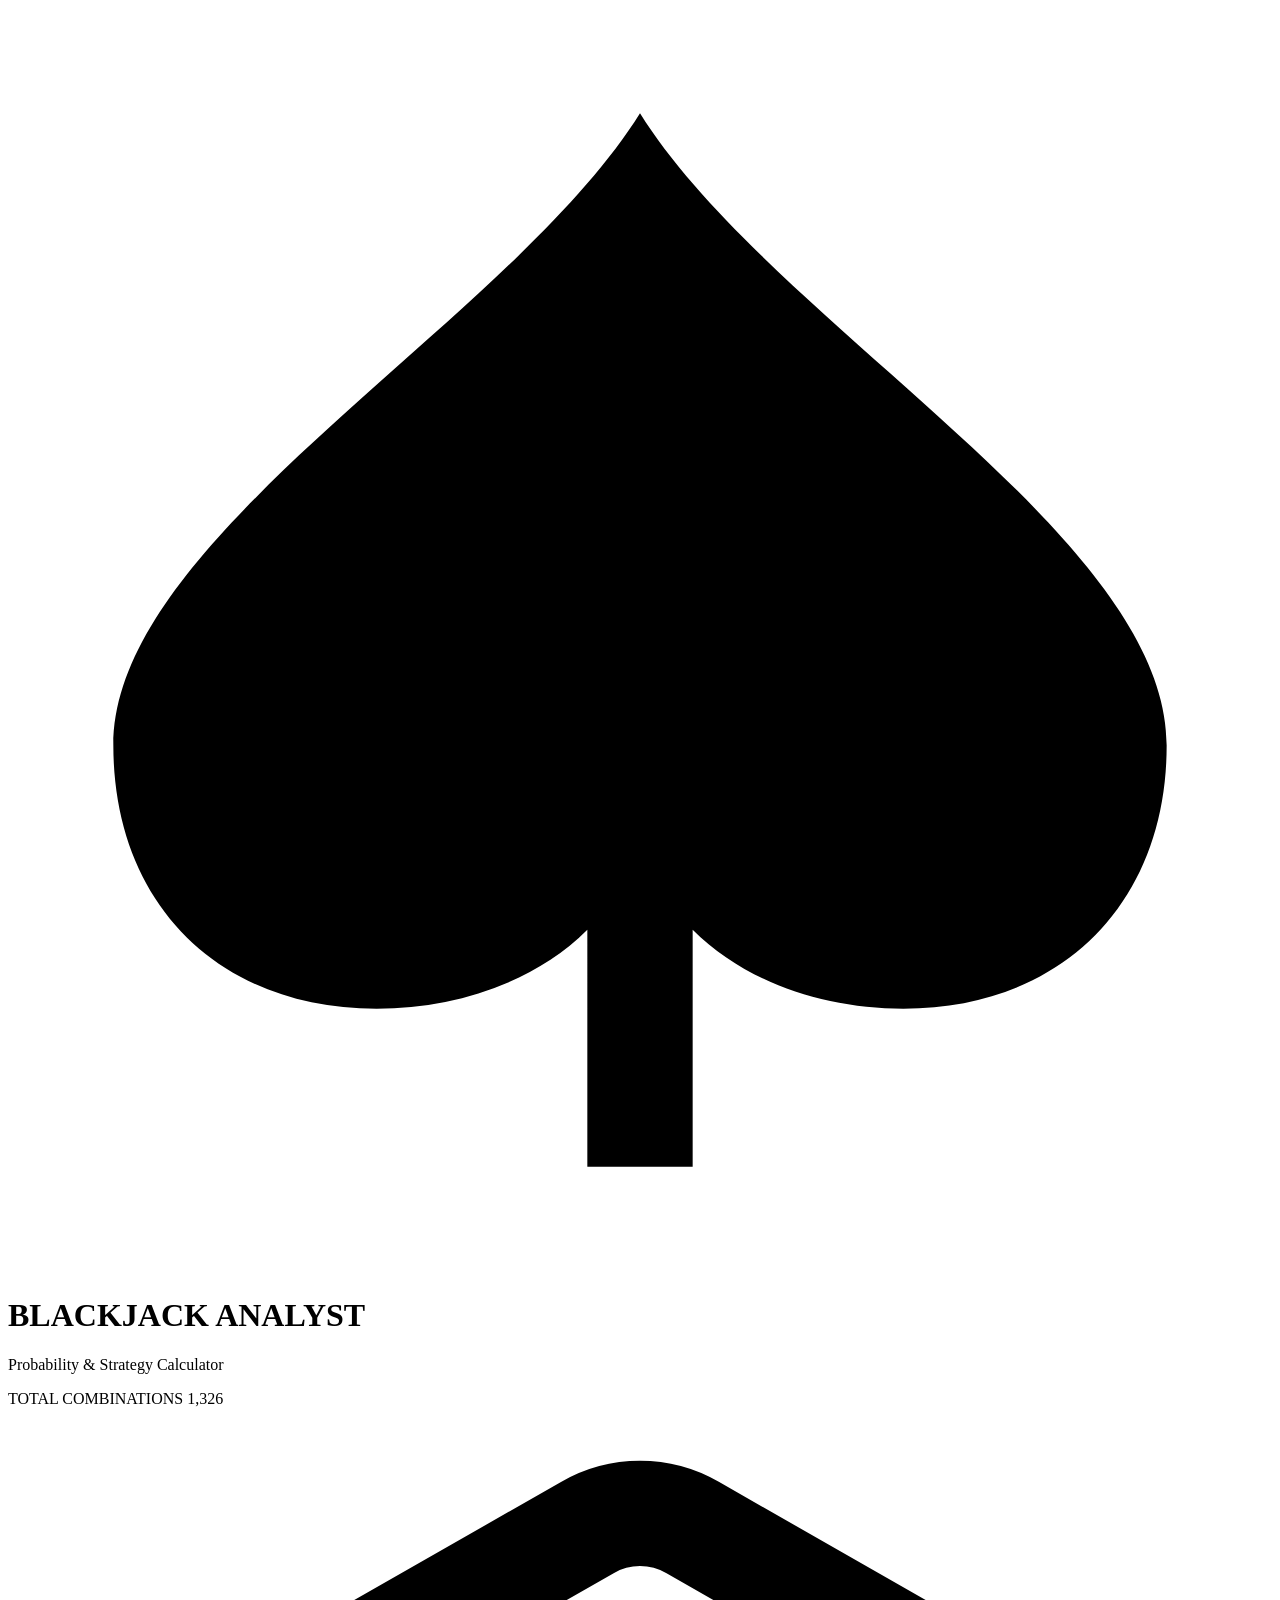
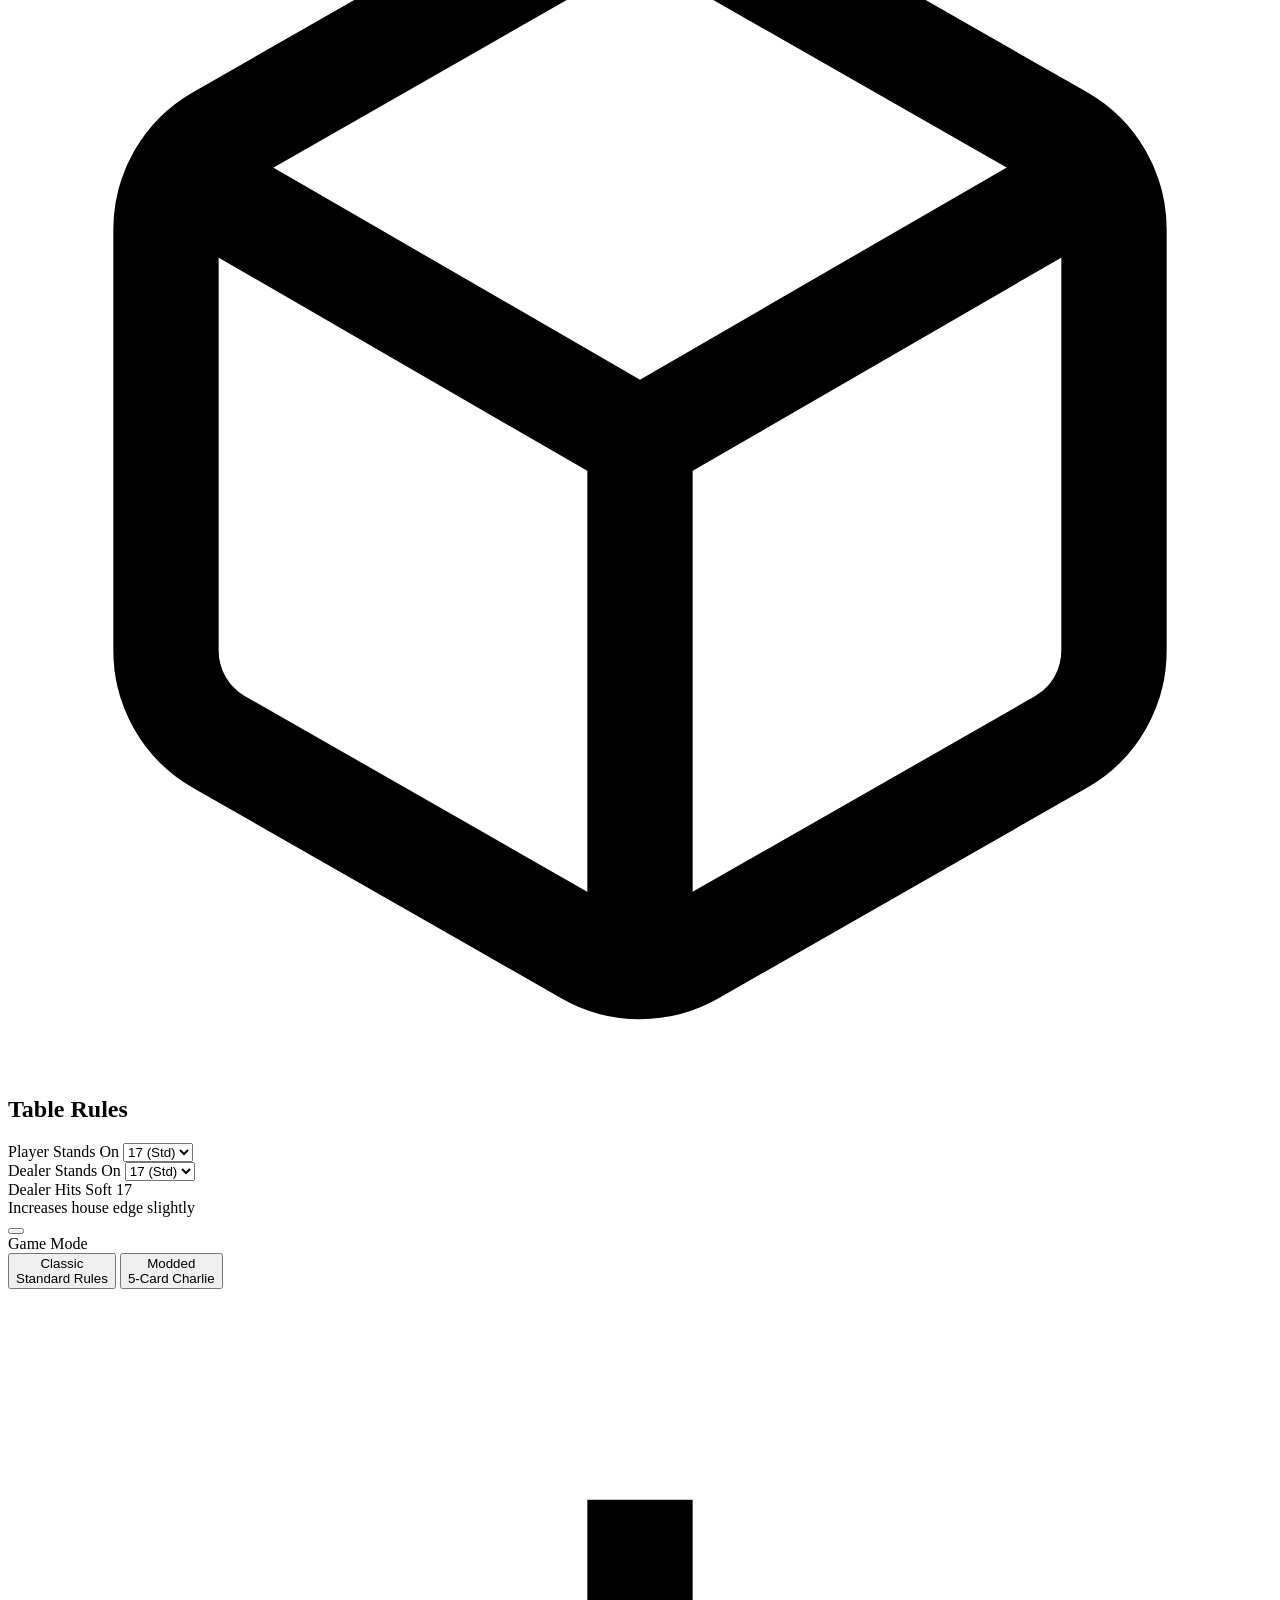
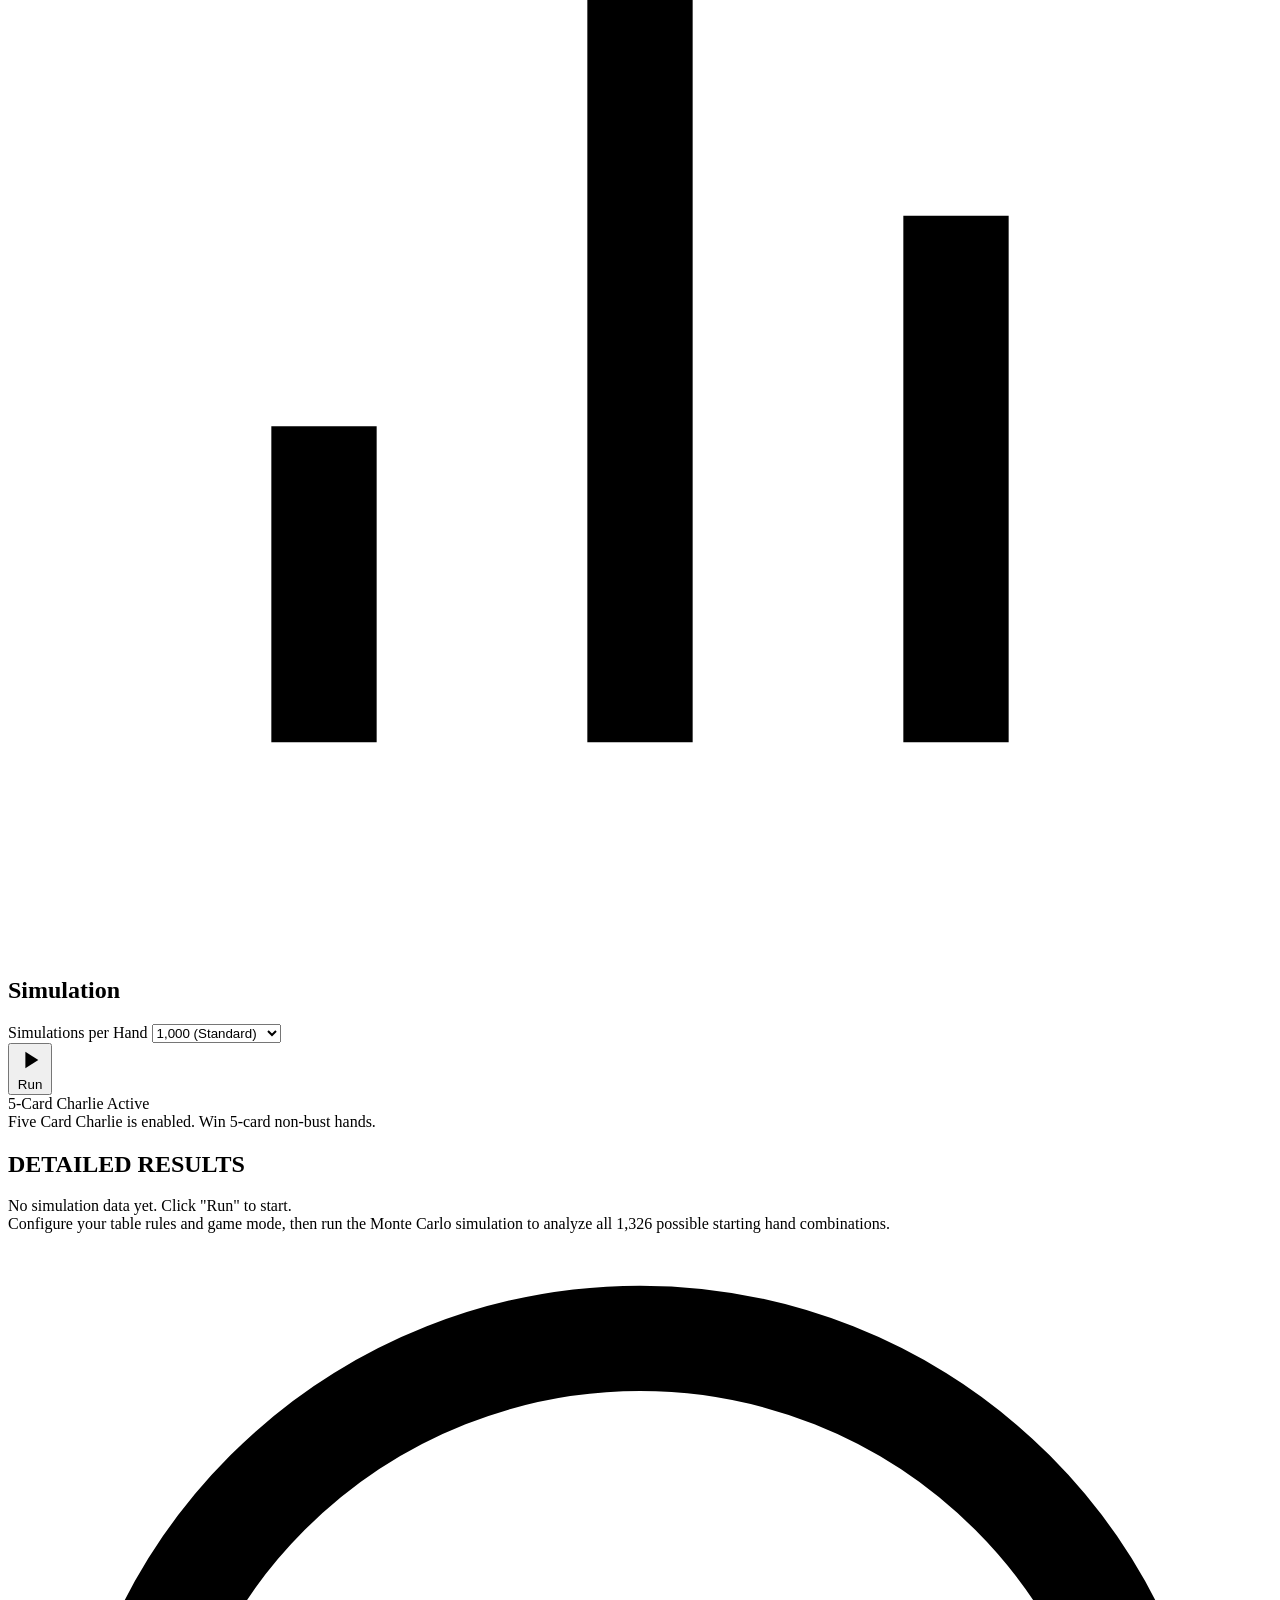
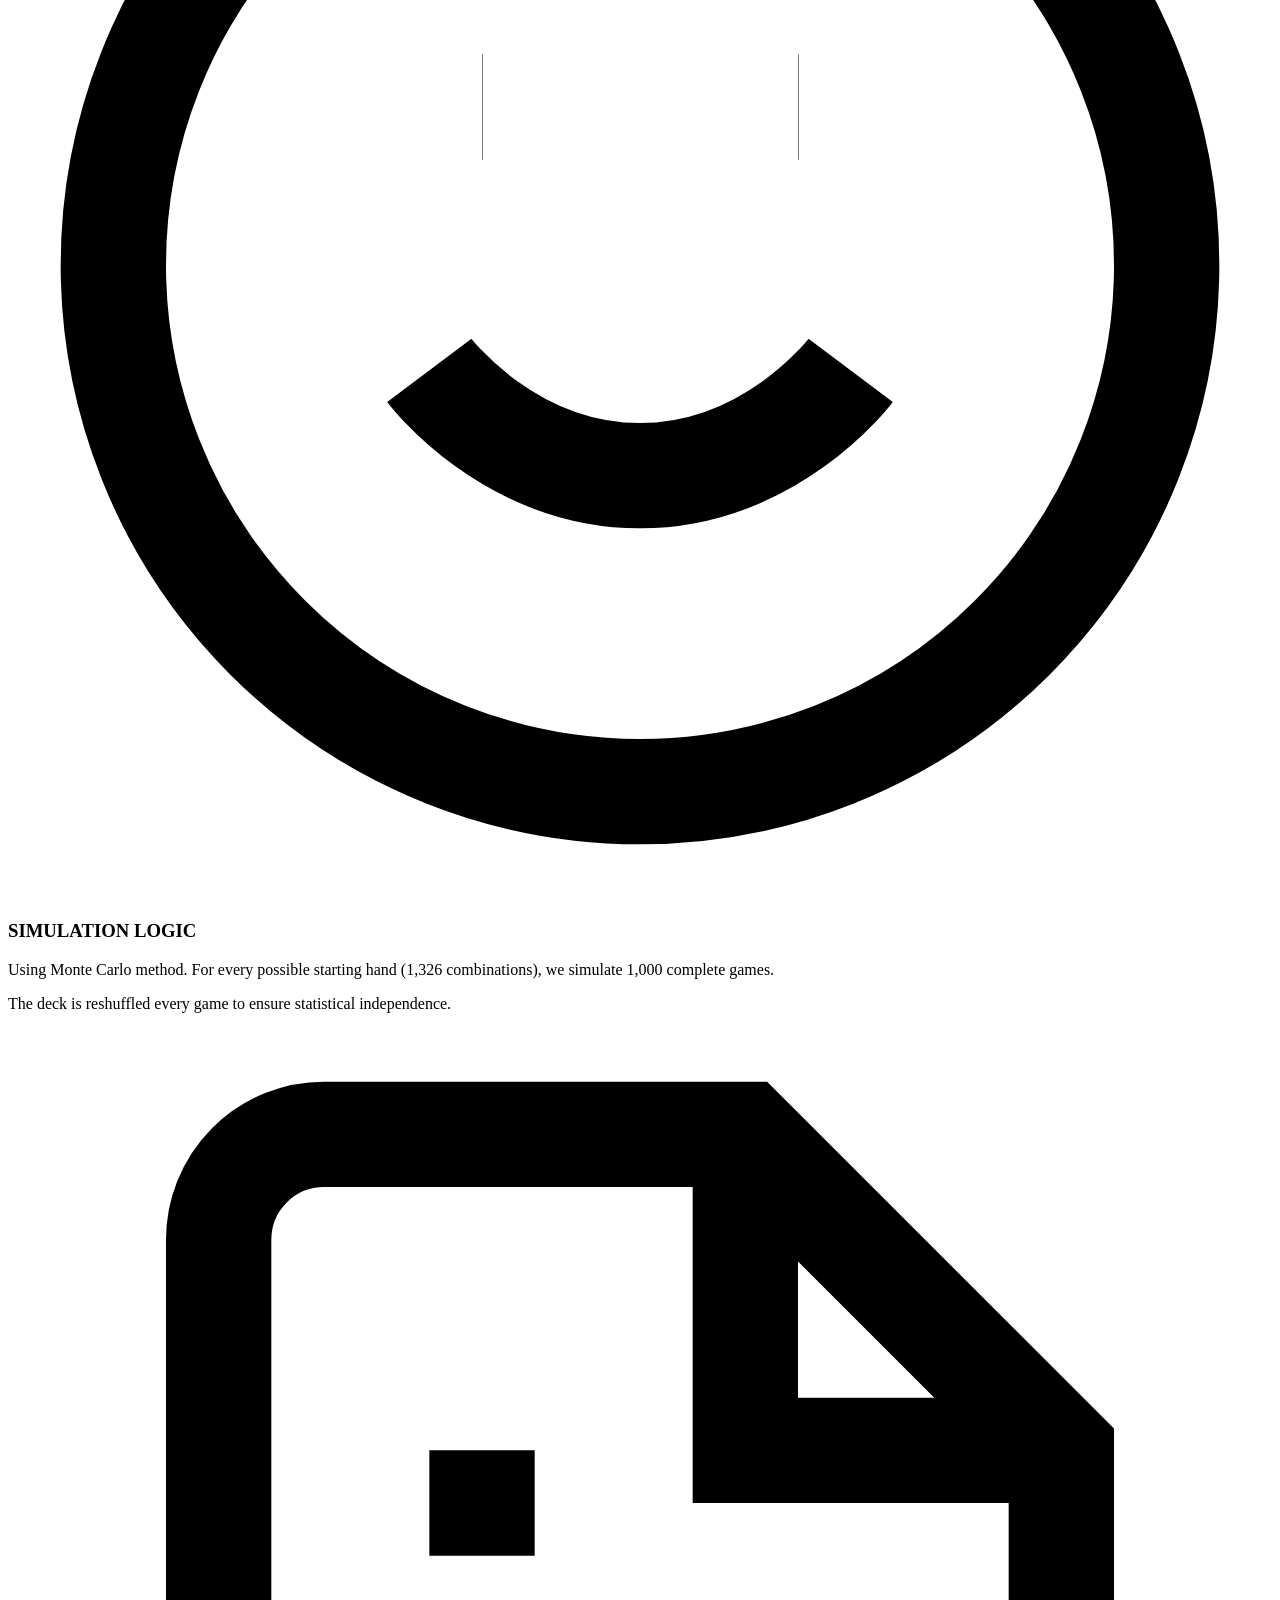
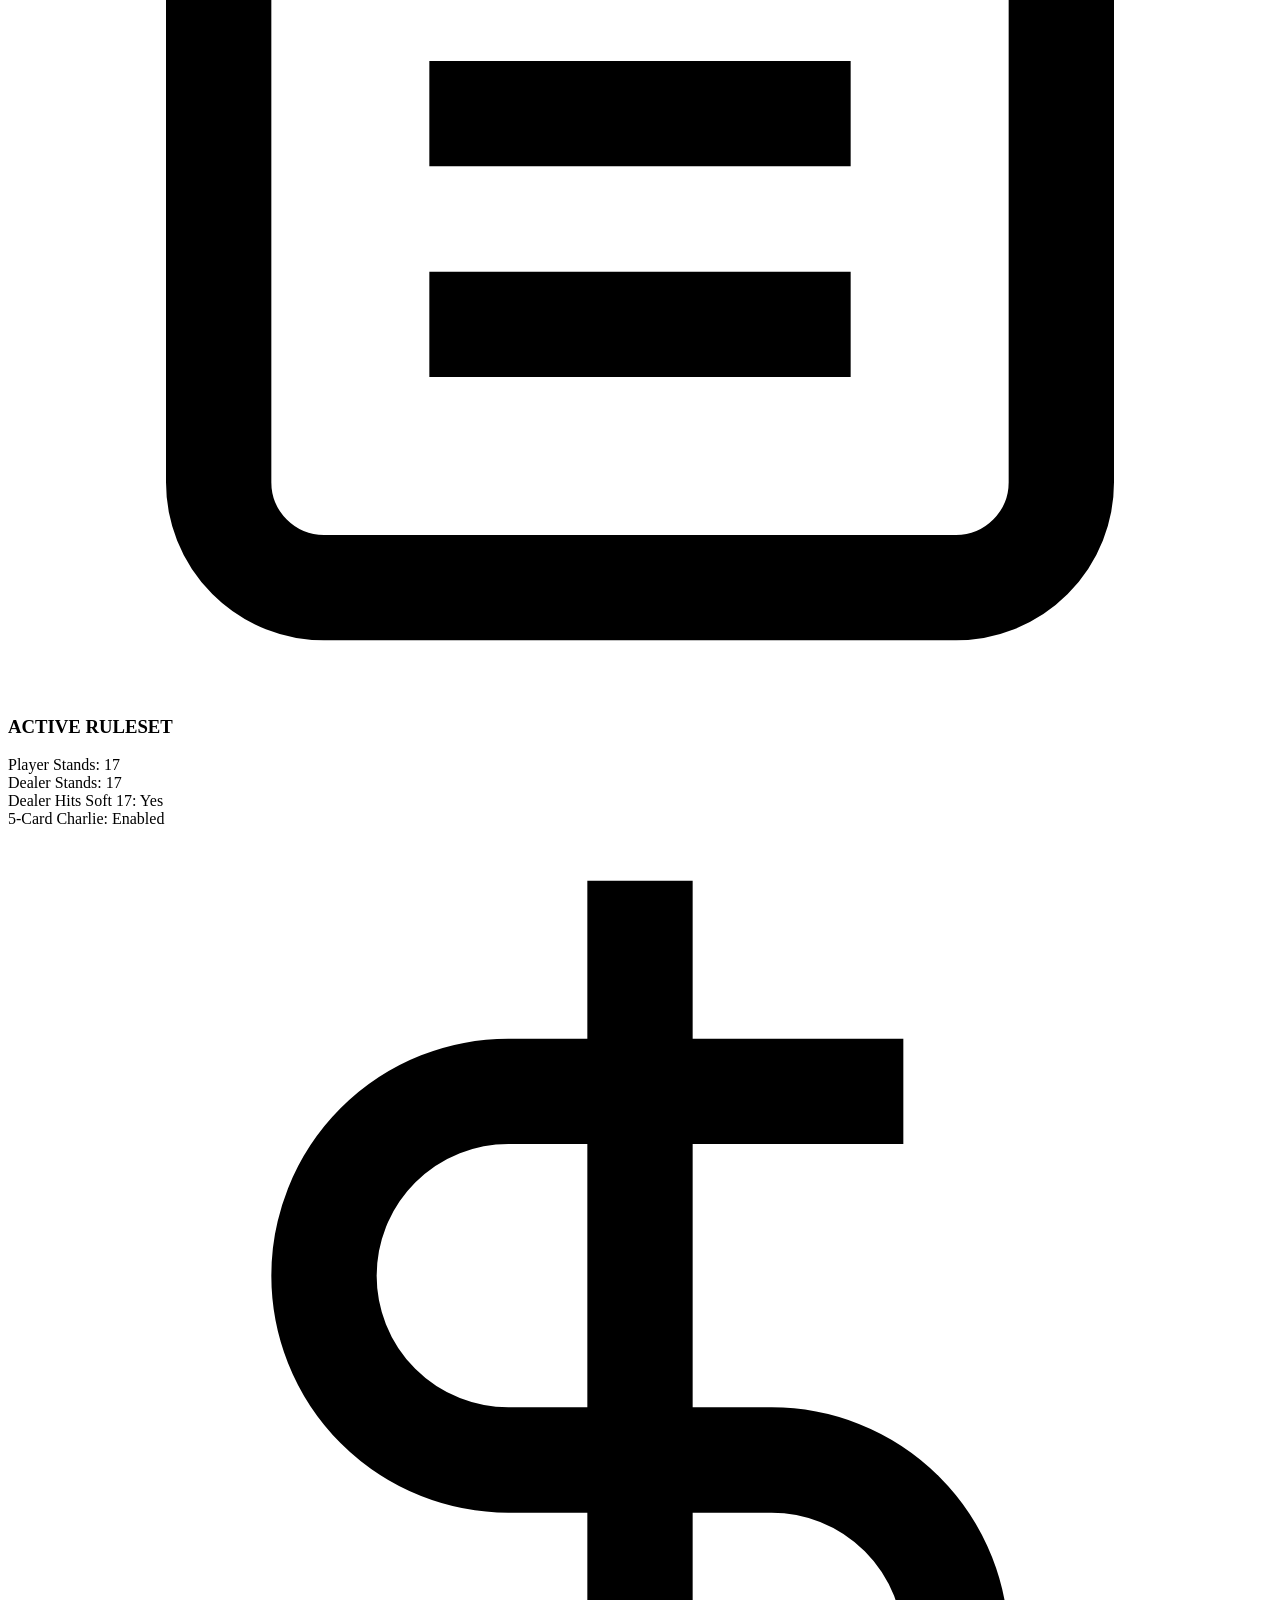
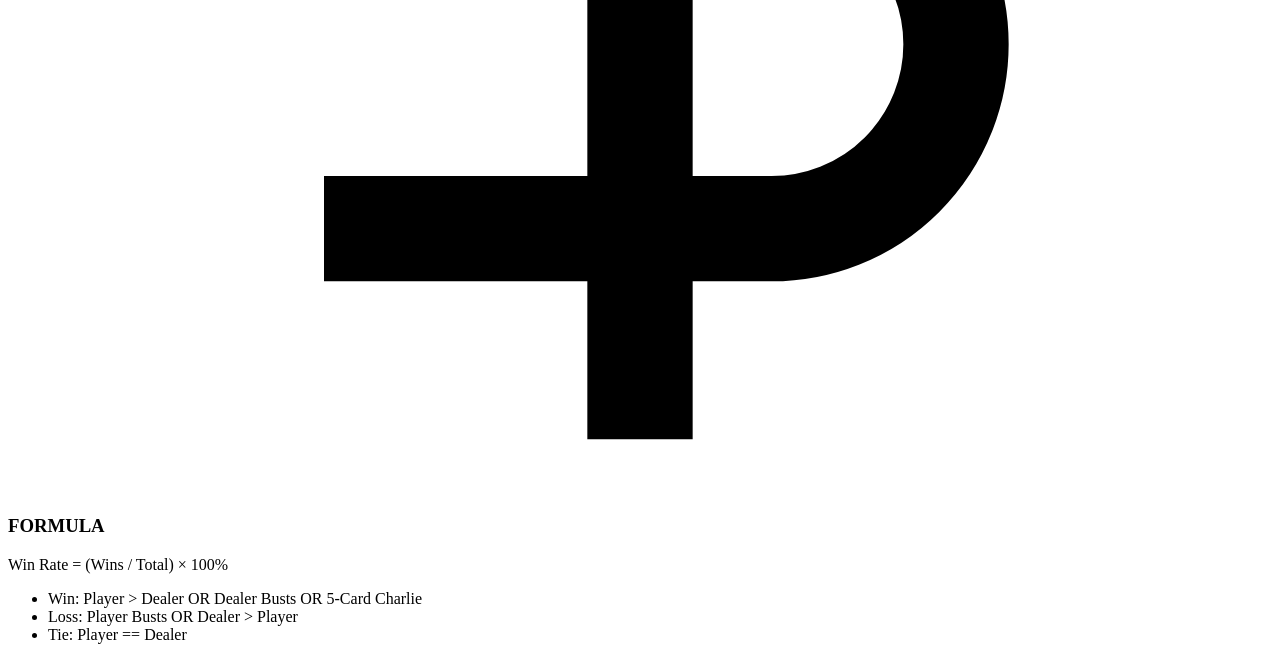
==== index.html @ 09bb5753 "Player threshold labels say what they do; grouped CSV rates from counts The player options read 12-2" ====
<!doctype html>
<html lang="en">
  <head>
    <meta charset="UTF-8" />
    <meta name="viewport" content="width=device-width, initial-scale=1.0" />
    <title>Blackjack Analyst - Probability & Strategy Calculator</title>
    <link rel="stylesheet" href="styles.css" />
  </head>
  <body>
    <!-- Top Header Bar -->
    <div class="top-header-bar">
      <div class="header-bar-content">
        <div class="header-bar-left">
          <svg class="spade-svg" viewBox="0 0 24 24" fill="currentColor">
            <path
              d="M12 2C9.5 6 2 10 2 14c0 3 2 5 5 5 1.5 0 3-.5 4-1.5V22h2v-4.5c1 1 2.5 1.5 4 1.5 3 0 5-2 5-5 0-4-7.5-8-10-12z"
            />
          </svg>
          <div class="header-bar-title">
            <h1>BLACKJACK ANALYST</h1>
            <p>Probability & Strategy Calculator</p>
          </div>
        </div>
        <div class="header-bar-right">
          <div class="combinations-display">
            <span class="combinations-label">TOTAL COMBINATIONS</span>
            <span class="combinations-value">1,326</span>
          </div>
        </div>
      </div>
    </div>

    <div class="app-container">
      <div class="content-wrapper">
        <div class="main-grid">
          <!-- Left Panel - Settings -->
          <div class="left-panel">
            <!-- Table Rules -->
            <div class="card">
              <div class="card-header">
                <svg
                  class="icon-svg"
                  viewBox="0 0 24 24"
                  fill="none"
                  stroke="currentColor"
                  stroke-width="2"
                >
                  <path
                    d="M21 16V8a2 2 0 0 0-1-1.73l-7-4a2 2 0 0 0-2 0l-7 4A2 2 0 0 0 3 8v8a2 2 0 0 0 1 1.73l7 4a2 2 0 0 0 2 0l7-4A2 2 0 0 0 21 16z"
                  />
                  <polyline points="3.27 6.96 12 12.01 20.73 6.96" />
                  <line x1="12" y1="22.08" x2="12" y2="12" />
                </svg>
                <h2>Table Rules</h2>
              </div>
              <div class="card-content">
                <div class="form-group">
                  <label>Player Stands On</label>
                  <select id="playerStands" class="select-input">
                    <option value="12">12</option>
                    <option value="13">13</option>
                    <option value="14">14</option>
                    <option value="15">15</option>
                    <option value="16">16</option>
                    <option value="17" selected>17 (Std)</option>
                    <option value="18">18</option>
                    <option value="19">19</option>
                    <option value="20">20</option>
                  </select>
                </div>

                <div class="form-group">
                  <label>Dealer Stands On</label>
                  <select id="dealerStands" class="select-input">
                    <option value="12">12</option>
                    <option value="13">13</option>
                    <option value="14">14</option>
                    <option value="15">15</option>
                    <option value="16">16</option>
                    <option value="17" selected>17 (Std)</option>
                    <option value="18">18</option>
                    <option value="19">19</option>
                    <option value="20">20</option>
                  </select>
                </div>

                <div class="toggle-group">
                  <div>
                    <div class="toggle-label">Dealer Hits Soft 17</div>
                    <div class="toggle-desc">Increases house edge slightly</div>
                  </div>
                  <button
                    id="dealerHitsSoft17Toggle"
                    class="toggle-button active"
                  >
                    <div class="toggle-slider"></div>
                  </button>
                </div>
              </div>
            </div>

            <!-- Game Mode -->
            <div class="card">
              <div class="card-label">Game Mode</div>
              <div class="game-mode-buttons">
                <button id="classicMode" class="mode-button">
                  <div class="mode-title">Classic</div>
                  <div class="mode-desc">Standard Rules</div>
                </button>
                <button id="moddedMode" class="mode-button active">
                  <div class="mode-title">Modded</div>
                  <div class="mode-desc">5-Card Charlie</div>
                </button>
              </div>
            </div>

            <!-- Simulation Controls -->
            <div class="card">
              <div class="card-header">
                <svg
                  class="icon-svg"
                  viewBox="0 0 24 24"
                  fill="none"
                  stroke="currentColor"
                  stroke-width="2"
                >
                  <line x1="18" y1="20" x2="18" y2="10" />
                  <line x1="12" y1="20" x2="12" y2="4" />
                  <line x1="6" y1="20" x2="6" y2="14" />
                </svg>
                <h2>Simulation</h2>
              </div>
              <div class="card-content">
                <div class="form-group">
                  <label>Simulations per Hand</label>
                  <select id="simulationSelect" class="select-input">
                    <option value="100">100 (Fast)</option>
                    <option value="1000" selected>1,000 (Standard)</option>
                    <option value="10000">10,000 (Detailed)</option>
                    <option value="100000">100,000 (Precise)</option>
                    <option value="custom">Custom Amount...</option>
                  </select>
                  <div
                    id="customInputGroup"
                    class="custom-input-group"
                    style="display: none"
                  >
                    <input
                      type="number"
                      id="customSimulations"
                      class="text-input"
                      placeholder="Enter custom amount"
                      min="1"
                    />
                    <button id="backToPresets" class="back-button">
                      ← Back to presets
                    </button>
                  </div>
                </div>

                <button id="runButton" class="run-button">
                  <svg
                    class="button-icon"
                    viewBox="0 0 24 24"
                    fill="currentColor"
                  >
                    <path d="M8 5v14l11-7z" />
                  </svg>
                  <span id="runButtonText">Run</span>
                </button>

                <div
                  id="progressContainer"
                  class="progress-container"
                  style="display: none"
                >
                  <div
                    id="simulationProgress"
                    class="progress-bar"
                    role="progressbar"
                    aria-label="Simulation progress"
                    aria-valuemin="0"
                    aria-valuemax="100"
                    aria-valuenow="0"
                  >
                    <div id="progressFill" class="progress-fill"></div>
                  </div>
                  <div id="progressText" class="progress-text">
                    Analyzing hands — 0%
                  </div>
                  <div id="progressDetail" class="progress-detail"></div>
                  <div id="progressTiming" class="progress-detail"></div>
                </div>

                <span
                  id="progressAnnouncement"
                  class="sr-only"
                  role="status"
                  aria-live="polite"
                ></span>

                <button
                  id="exportButton"
                  class="export-button"
                  style="display: none"
                >
                  <svg
                    class="button-icon"
                    viewBox="0 0 24 24"
                    fill="none"
                    stroke="currentColor"
                    stroke-width="2"
                  >
                    <path d="M21 15v4a2 2 0 0 1-2 2H5a2 2 0 0 1-2-2v-4" />
                    <polyline points="7 10 12 15 17 10" />
                    <line x1="12" y1="15" x2="12" y2="3" />
                  </svg>
                  Export CSV
                </button>
              </div>
            </div>

            <!-- Best Hand -->
            <div
              id="bestHandCard"
              class="card best-hand-card"
              style="display: none"
            >
              <div class="card-header">
                <svg
                  class="icon-svg"
                  viewBox="0 0 24 24"
                  fill="none"
                  stroke="currentColor"
                  stroke-width="2"
                >
                  <polygon
                    points="12 2 15.09 8.26 22 9.27 17 14.14 18.18 21.02 12 17.77 5.82 21.02 7 14.14 2 9.27 8.91 8.26 12 2"
                  />
                </svg>
                <h2>Best Performing Hand</h2>
              </div>
              <div class="best-hand-content">
                <div class="card-display">
                  <div id="bestCard1" class="card-icon">A♠</div>
                  <div id="bestCard2" class="card-icon">K♠</div>
                </div>
                <div>
                  <div id="bestWinRate" class="best-win-rate">90.4%</div>
                  <div id="bestWinCount" class="best-win-count">
                    904 / 1000 Wins
                  </div>
                </div>
              </div>
            </div>

            <!-- Notice -->
            <div class="notice-card">
              <div id="noticeTitle" class="notice-title">
                5-Card Charlie Active
              </div>
              <div id="noticeDesc" class="notice-desc">
                Five Card Charlie is enabled. Win 5-card non-bust hands.
              </div>
            </div>
          </div>

          <!-- Right Panel - Results -->
          <div class="right-panel">
            <div class="results-card">
              <div class="results-header">
                <h2 class="results-title">DETAILED RESULTS</h2>
                <div id="resultsInfo" class="results-info"></div>
              </div>

              <div class="results-body">
                <div id="emptyState" class="empty-state">
                  <div class="empty-title">
                    No simulation data yet. Click "Run" to start.
                  </div>
                  <div class="empty-desc">
                    Configure your table rules and game mode, then run the Monte
                    Carlo simulation to analyze all
                    <span class="highlight">1,326</span> possible starting hand
                    combinations.
                  </div>
                </div>

                <div id="resultsTable" style="display: none">
                  <table class="results-table">
                    <thead>
                      <tr>
                        <th class="sortable" data-sort="hand">
                          HAND
                          <span class="sort-indicator"></span>
                        </th>
                        <th class="sortable text-right" data-sort="winRate">
                          WIN %
                          <span class="sort-indicator"></span>
                        </th>
                        <th class="sortable text-right" data-sort="lossRate">
                          LOSS %
                          <span class="sort-indicator"></span>
                        </th>
                        <th class="sortable text-right" data-sort="tieRate">
                          TIE %
                          <span class="sort-indicator"></span>
                        </th>
                        <th class="sortable text-right" data-sort="wins">
                          WIN #
                          <span class="sort-indicator"></span>
                        </th>
                        <th class="sortable text-right" data-sort="losses">
                          LOSS #
                          <span class="sort-indicator"></span>
                        </th>
                        <th class="sortable text-right" data-sort="ties">
                          TIE #
                          <span class="sort-indicator"></span>
                        </th>
                        <th class="sortable text-right" data-sort="total">
                          TOTAL
                          <span class="sort-indicator"></span>
                        </th>
                        <th class="text-right">VISUAL</th>
                      </tr>
                    </thead>
                    <tbody id="resultsTableBody"></tbody>
                  </table>
                </div>
              </div>
            </div>

            <!-- Bottom Info Panels -->
            <div class="info-panels">
              <div class="info-card">
                <div class="info-header">
                  <svg
                    class="icon-svg-small"
                    viewBox="0 0 24 24"
                    fill="none"
                    stroke="currentColor"
                    stroke-width="2"
                  >
                    <circle cx="12" cy="12" r="10" />
                    <path d="M8 14s1.5 2 4 2 4-2 4-2" />
                    <line x1="9" y1="9" x2="9.01" y2="9" />
                    <line x1="15" y1="9" x2="15.01" y2="9" />
                  </svg>
                  <h3>SIMULATION LOGIC</h3>
                </div>
                <p class="info-text">
                  Using <span class="highlight">Monte Carlo</span> method. For
                  every possible starting hand (1,326 combinations), we simulate
                  <span id="simulationCount" class="highlight">1,000</span>
                  complete games.
                </p>
                <p class="info-subtext">
                  The deck is reshuffled every game to ensure statistical
                  independence.
                </p>
              </div>

              <div class="info-card">
                <div class="info-header">
                  <svg
                    class="icon-svg-small"
                    viewBox="0 0 24 24"
                    fill="none"
                    stroke="currentColor"
                    stroke-width="2"
                  >
                    <path
                      d="M14 2H6a2 2 0 0 0-2 2v16a2 2 0 0 0 2 2h12a2 2 0 0 0 2-2V8z"
                    />
                    <polyline points="14 2 14 8 20 8" />
                    <line x1="16" y1="13" x2="8" y2="13" />
                    <line x1="16" y1="17" x2="8" y2="17" />
                    <polyline points="10 9 9 9 8 9" />
                  </svg>
                  <h3>ACTIVE RULESET</h3>
                </div>
                <div class="ruleset-list">
                  <div class="ruleset-item">
                    Player Stands: <span id="rulePlayerStands">17</span>
                  </div>
                  <div class="ruleset-item">
                    Dealer Stands: <span id="ruleDealerStands">17</span>
                  </div>
                  <div class="ruleset-item">
                    Dealer Hits Soft 17: <span id="ruleSoft17">Yes</span>
                  </div>
                  <div class="ruleset-item">
                    5-Card Charlie: <span id="ruleCharlie">Enabled</span>
                  </div>
                </div>
              </div>

              <div class="info-card">
                <div class="info-header">
                  <svg
                    class="icon-svg-small"
                    viewBox="0 0 24 24"
                    fill="none"
                    stroke="currentColor"
                    stroke-width="2"
                  >
                    <line x1="12" y1="1" x2="12" y2="23" />
                    <path
                      d="M17 5H9.5a3.5 3.5 0 0 0 0 7h5a3.5 3.5 0 0 1 0 7H6"
                    />
                  </svg>
                  <h3>FORMULA</h3>
                </div>
                <div class="formula-box">Win Rate = (Wins / Total) × 100%</div>
                <ul class="formula-list">
                  <li>
                    Win: Player &gt; Dealer OR Dealer Busts OR 5-Card Charlie
                  </li>
                  <li>Loss: Player Busts OR Dealer &gt; Player</li>
                  <li>Tie: Player == Dealer</li>
                </ul>
              </div>
            </div>
          </div>
        </div>
      </div>
    </div>

    <script type="module" src="js/app.js"></script>
  </body>
</html>
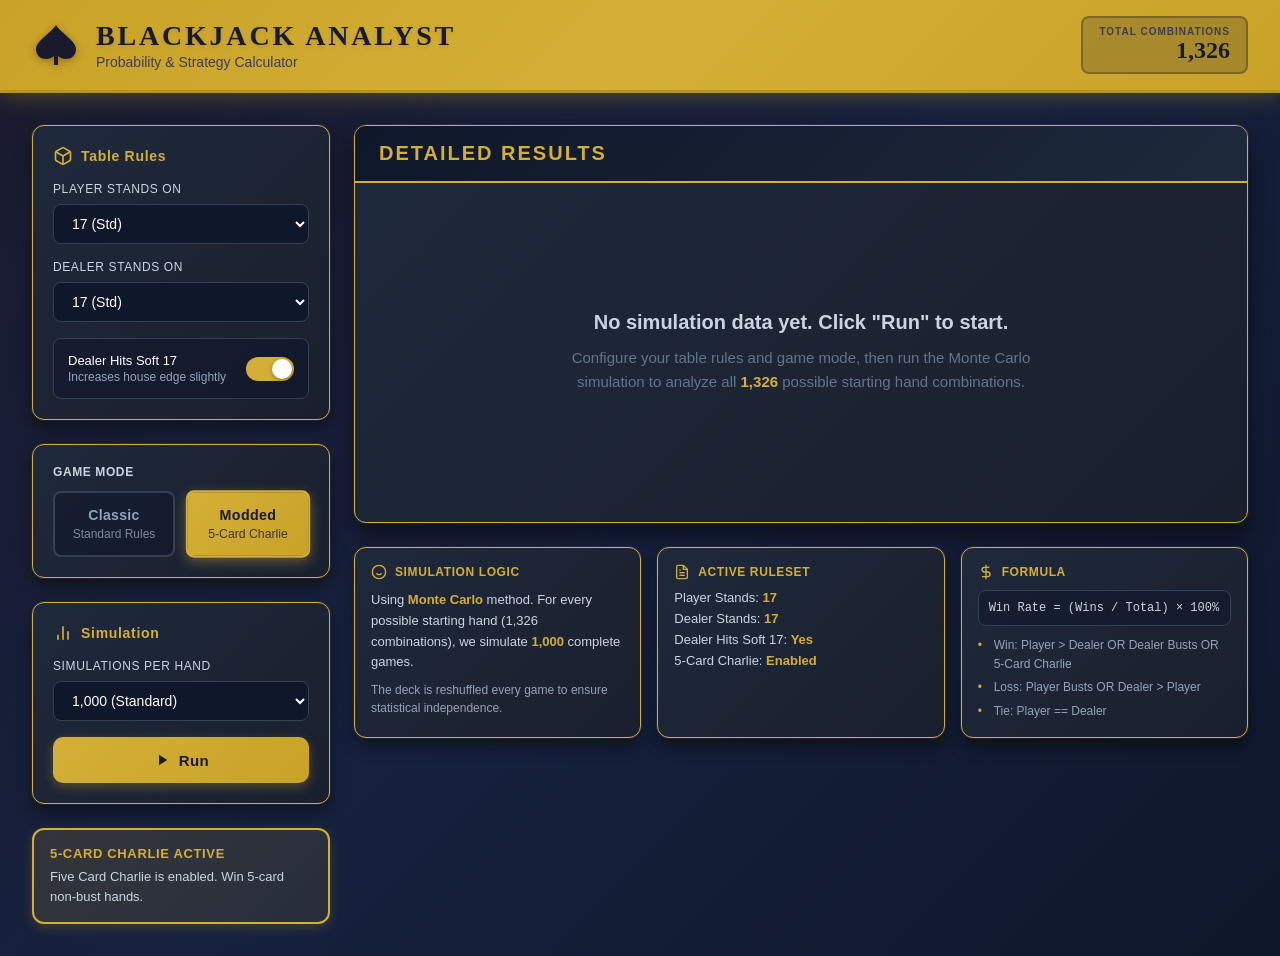
==== commit 8c8e5033: "Run tests in CI and show win confidence intervals" ====
--- a/index.html
+++ b/index.html
@@ -250,6 +250,7 @@
                   <div id="bestWinCount" class="best-win-count">
                     904 / 1000 Wins
                   </div>
+                  <div id="bestUncertainty" class="best-win-count"></div>
                 </div>
               </div>
             </div>
--- a/styles.css
+++ b/styles.css
@@ -0,0 +1,901 @@
+* {
+  margin: 0;
+  padding: 0;
+  box-sizing: border-box;
+}
+
+body {
+  font-family:
+    -apple-system, BlinkMacSystemFont, "Segoe UI", Roboto, Oxygen, Ubuntu,
+    Cantarell, sans-serif;
+  background: linear-gradient(135deg, #1a1a2e 0%, #16213e 50%, #0f172a 100%);
+  min-height: 100vh;
+}
+
+/* Top Header Bar */
+.top-header-bar {
+  background: linear-gradient(135deg, #c9a227 0%, #d4af37 50%, #c9a227 100%);
+  border-bottom: 3px solid #b8941f;
+  box-shadow: 0 4px 20px rgba(201, 162, 39, 0.3);
+}
+
+.header-bar-content {
+  max-width: 1400px;
+  margin: 0 auto;
+  padding: 1rem 2rem;
+  display: flex;
+  align-items: center;
+  justify-content: space-between;
+}
+
+.header-bar-left {
+  display: flex;
+  align-items: center;
+  gap: 1rem;
+}
+
+.spade-svg {
+  width: 48px;
+  height: 48px;
+  color: #1a1a2e;
+  filter: drop-shadow(0 2px 4px rgba(0, 0, 0, 0.3));
+}
+
+.header-bar-title h1 {
+  font-family: Georgia, serif;
+  font-size: 1.75rem;
+  font-weight: bold;
+  color: #1a1a2e;
+  letter-spacing: 0.1em;
+  text-shadow: 0 2px 4px rgba(0, 0, 0, 0.1);
+}
+
+.header-bar-title p {
+  color: #3d3d52;
+  font-size: 0.875rem;
+  margin-top: 0.125rem;
+}
+
+.header-bar-right {
+  display: flex;
+  align-items: center;
+}
+
+.combinations-display {
+  display: flex;
+  flex-direction: column;
+  align-items: flex-end;
+  background: rgba(26, 26, 46, 0.2);
+  padding: 0.5rem 1rem;
+  border-radius: 0.5rem;
+  border: 2px solid rgba(26, 26, 46, 0.3);
+}
+
+.combinations-label {
+  font-size: 0.625rem;
+  font-weight: 700;
+  letter-spacing: 0.1em;
+  color: #3d3d52;
+}
+
+.combinations-value {
+  font-size: 1.5rem;
+  font-weight: bold;
+  color: #1a1a2e;
+  font-family: Georgia, serif;
+}
+
+.app-container {
+  padding: 2rem;
+}
+
+.content-wrapper {
+  max-width: 1400px;
+  margin: 0 auto;
+}
+
+/* Main Grid */
+.main-grid {
+  display: grid;
+  grid-template-columns: 1fr 3fr;
+  gap: 1.5rem;
+}
+
+@media (max-width: 1024px) {
+  .main-grid {
+    grid-template-columns: 1fr;
+  }
+}
+
+@media (max-width: 480px) {
+  .header-bar-content { padding: 1rem; }
+  .header-bar-right { display: none; }
+}
+
+/* Left Panel */
+.left-panel {
+  display: flex;
+  flex-direction: column;
+  gap: 1.5rem;
+}
+
+/* Cards */
+.card {
+  background: linear-gradient(135deg, #1e293b 0%, #1a1f2e 100%);
+  border-radius: 0.75rem;
+  padding: 1.25rem;
+  border: 1px solid #d4af37;
+  box-shadow:
+    0 8px 16px rgba(0, 0, 0, 0.4),
+    0 0 0 1px rgba(212, 175, 55, 0.1);
+}
+
+.card-header {
+  display: flex;
+  align-items: center;
+  gap: 0.5rem;
+  margin-bottom: 1rem;
+}
+
+.icon-svg {
+  width: 20px;
+  height: 20px;
+  color: #d4af37;
+}
+
+.card-header h2 {
+  color: #d4af37;
+  font-size: 0.875rem;
+  font-weight: 600;
+  letter-spacing: 0.05em;
+}
+
+.card-label {
+  color: #cbd5e1;
+  font-size: 0.75rem;
+  text-transform: uppercase;
+  letter-spacing: 0.05em;
+  font-weight: 600;
+  margin-bottom: 0.75rem;
+}
+
+.card-content {
+  display: flex;
+  flex-direction: column;
+  gap: 1rem;
+}
+
+/* Form Elements */
+.form-group {
+  display: flex;
+  flex-direction: column;
+  gap: 0.5rem;
+}
+
+.form-group label {
+  color: #cbd5e1;
+  font-size: 0.75rem;
+  text-transform: uppercase;
+  letter-spacing: 0.05em;
+  font-weight: 500;
+}
+
+.select-input {
+  background: #0f172a;
+  color: white;
+  font-size: 0.875rem;
+  border-radius: 0.5rem;
+  padding: 0.625rem 0.875rem;
+  border: 1px solid #334155;
+  outline: none;
+  transition: all 0.3s;
+  cursor: pointer;
+}
+
+.select-input:hover {
+  border-color: #d4af37;
+}
+
+.select-input:focus {
+  border-color: #d4af37;
+  box-shadow: 0 0 0 3px rgba(212, 175, 55, 0.1);
+}
+
+.text-input {
+  background: #0f172a;
+  color: white;
+  font-size: 0.875rem;
+  border-radius: 0.5rem;
+  padding: 0.625rem 0.875rem;
+  border: 1px solid #334155;
+  outline: none;
+  transition: all 0.3s;
+}
+
+.text-input:focus {
+  border-color: #d4af37;
+  box-shadow: 0 0 0 3px rgba(212, 175, 55, 0.1);
+}
+
+.custom-input-group {
+  display: flex;
+  flex-direction: column;
+  gap: 0.5rem;
+  margin-top: 0.5rem;
+}
+
+.back-button {
+  background: none;
+  border: none;
+  color: #94a3b8;
+  font-size: 0.75rem;
+  cursor: pointer;
+  text-align: left;
+  padding: 0;
+  transition: color 0.3s;
+}
+
+.back-button:hover {
+  color: #d4af37;
+}
+
+/* Toggle */
+.toggle-group {
+  display: flex;
+  align-items: center;
+  justify-content: space-between;
+  padding: 0.875rem;
+  background: rgba(15, 23, 42, 0.6);
+  border-radius: 0.5rem;
+  border: 1px solid #334155;
+}
+
+.toggle-label {
+  color: white;
+  font-size: 0.8125rem;
+  font-weight: 500;
+}
+
+.toggle-desc {
+  color: #94a3b8;
+  font-size: 0.75rem;
+  margin-top: 0.125rem;
+}
+
+.toggle-button {
+  width: 3rem;
+  height: 1.5rem;
+  border-radius: 9999px;
+  border: none;
+  cursor: pointer;
+  position: relative;
+  transition: background-color 0.3s;
+  background: #475569;
+}
+
+.toggle-button.active {
+  background: #d4af37;
+}
+
+.toggle-slider {
+  width: 1.25rem;
+  height: 1.25rem;
+  background: white;
+  border-radius: 9999px;
+  position: absolute;
+  top: 0.125rem;
+  left: 0.125rem;
+  transition: transform 0.3s;
+  box-shadow: 0 2px 4px rgba(0, 0, 0, 0.3);
+}
+
+.toggle-button.active .toggle-slider {
+  transform: translateX(1.5rem);
+}
+
+/* Game Mode Buttons */
+.game-mode-buttons {
+  display: grid;
+  grid-template-columns: 1fr 1fr;
+  gap: 0.75rem;
+}
+
+.mode-button {
+  padding: 0.875rem;
+  border-radius: 0.5rem;
+  border: 2px solid #334155;
+  background: rgba(15, 23, 42, 0.6);
+  color: #94a3b8;
+  cursor: pointer;
+  transition: all 0.3s;
+}
+
+.mode-button:hover {
+  background: rgba(30, 41, 59, 0.6);
+  border-color: #475569;
+  transform: translateY(-2px);
+}
+
+.mode-button.active {
+  background: linear-gradient(135deg, #d4af37 0%, #c9a227 100%);
+  border-color: #d4af37;
+  color: #1a1a2e;
+  transform: scale(1.02);
+  box-shadow: 0 4px 12px rgba(212, 175, 55, 0.4);
+}
+
+.mode-title {
+  font-weight: 700;
+  font-size: 0.875rem;
+  letter-spacing: 0.025em;
+}
+
+.mode-desc {
+  font-size: 0.75rem;
+  margin-top: 0.25rem;
+  opacity: 0.8;
+}
+
+/* Buttons */
+.run-button {
+  width: 100%;
+  background: linear-gradient(135deg, #d4af37 0%, #c9a227 100%);
+  color: #1a1a2e;
+  font-weight: bold;
+  font-size: 0.9375rem;
+  padding: 0.875rem;
+  border-radius: 0.625rem;
+  border: none;
+  cursor: pointer;
+  display: flex;
+  align-items: center;
+  justify-content: center;
+  gap: 0.5rem;
+  transition: all 0.3s;
+  box-shadow: 0 4px 12px rgba(212, 175, 55, 0.3);
+  letter-spacing: 0.025em;
+}
+
+.run-button:hover:not(:disabled) {
+  background: linear-gradient(135deg, #e6c043 0%, #d4af37 100%);
+  transform: translateY(-2px);
+  box-shadow: 0 6px 16px rgba(212, 175, 55, 0.5);
+}
+
+.run-button:active:not(:disabled) {
+  transform: translateY(0);
+}
+
+.run-button:disabled {
+  background: #334155;
+  color: #64748b;
+  cursor: not-allowed;
+  box-shadow: none;
+}
+
+.export-button {
+  width: 100%;
+  background: linear-gradient(135deg, #1e3a8a 0%, #1e40af 100%);
+  color: #d4af37;
+  font-weight: bold;
+  font-size: 0.875rem;
+  padding: 0.625rem;
+  border-radius: 0.625rem;
+  border: none;
+  cursor: pointer;
+  display: flex;
+  align-items: center;
+  justify-content: center;
+  gap: 0.5rem;
+  transition: all 0.3s;
+  letter-spacing: 0.025em;
+}
+
+.export-button:hover {
+  background: linear-gradient(135deg, #2563eb 0%, #1e3a8a 100%);
+  box-shadow: 0 4px 12px rgba(37, 99, 235, 0.3);
+  transform: translateY(-2px);
+}
+
+.button-icon {
+  width: 18px;
+  height: 18px;
+}
+
+/* Progress */
+.progress-container {
+  display: flex;
+  flex-direction: column;
+  gap: 0.5rem;
+}
+
+.progress-bar {
+  width: 100%;
+  background: #0f172a;
+  border-radius: 9999px;
+  height: 0.75rem;
+  overflow: hidden;
+  border: 2px solid #334155;
+}
+
+.progress-fill {
+  height: 100%;
+  background: linear-gradient(90deg, #d4af37 0%, #c9a227 50%, #d4af37 100%);
+  background-size: 200% 100%;
+  animation: shimmer 2s infinite;
+  transition: width 0.3s ease-out;
+  width: 0%;
+}
+
+@keyframes shimmer {
+  0% {
+    background-position: 200% 0;
+  }
+  100% {
+    background-position: -200% 0;
+  }
+}
+
+.progress-text {
+  text-align: center;
+  font-size: 0.75rem;
+  color: #94a3b8;
+}
+
+/* Best Hand Card */
+.best-hand-card {
+  animation: fadeIn 0.5s;
+}
+
+@keyframes fadeIn {
+  from {
+    opacity: 0;
+    transform: translateY(-10px);
+  }
+  to {
+    opacity: 1;
+    transform: translateY(0);
+  }
+}
+
+.best-hand-content {
+  display: flex;
+  align-items: center;
+  gap: 1rem;
+}
+
+.card-display {
+  background: white;
+  border-radius: 0.625rem;
+  padding: 0.875rem;
+  display: flex;
+  gap: 0.625rem;
+  box-shadow: 0 4px 8px rgba(0, 0, 0, 0.3);
+}
+
+.card-icon {
+  font-size: 2rem;
+  font-weight: bold;
+}
+
+.best-win-rate {
+  color: #d4af37;
+  font-size: 2.25rem;
+  font-weight: bold;
+  font-family: Georgia, serif;
+}
+
+.best-win-count {
+  color: #cbd5e1;
+  font-size: 0.75rem;
+  margin-top: 0.25rem;
+}
+
+/* Notice Card */
+.notice-card {
+  background: linear-gradient(
+    135deg,
+    rgba(212, 175, 55, 0.15) 0%,
+    rgba(201, 162, 39, 0.1) 100%
+  );
+  border: 2px solid #d4af37;
+  border-radius: 0.75rem;
+  padding: 1rem;
+  box-shadow: 0 4px 12px rgba(212, 175, 55, 0.2);
+}
+
+.notice-title {
+  color: #d4af37;
+  font-weight: 700;
+  font-size: 0.8125rem;
+  text-transform: uppercase;
+  letter-spacing: 0.05em;
+  margin-bottom: 0.375rem;
+}
+
+.notice-desc {
+  color: #cbd5e1;
+  font-size: 0.8125rem;
+  line-height: 1.5;
+}
+
+/* Right Panel */
+.right-panel {
+  display: flex;
+  flex-direction: column;
+  gap: 1.5rem;
+}
+
+.results-card {
+  background: linear-gradient(135deg, #1e293b 0%, #1a1f2e 100%);
+  border-radius: 0.75rem;
+  border: 1px solid #d4af37;
+  overflow: hidden;
+  box-shadow:
+    0 12px 24px rgba(0, 0, 0, 0.5),
+    0 0 0 1px rgba(212, 175, 55, 0.1);
+}
+
+.results-header {
+  background: linear-gradient(135deg, #0f172a 0%, #1e293b 100%);
+  padding: 1rem 1.5rem;
+  border-bottom: 2px solid #d4af37;
+  display: flex;
+  align-items: center;
+  justify-content: space-between;
+}
+
+.results-title {
+  color: #d4af37;
+  font-size: 1.25rem;
+  font-weight: bold;
+  letter-spacing: 0.1em;
+}
+
+.results-info {
+  color: #94a3b8;
+  font-size: 0.875rem;
+}
+
+.results-info .highlight {
+  color: #d4af37;
+  font-weight: 600;
+}
+
+.results-body {
+  max-height: 700px;
+  overflow-y: auto;
+}
+
+.results-body::-webkit-scrollbar {
+  width: 10px;
+}
+
+.results-body::-webkit-scrollbar-track {
+  background: #0f172a;
+}
+
+.results-body::-webkit-scrollbar-thumb {
+  background: #334155;
+  border-radius: 5px;
+}
+
+.results-body::-webkit-scrollbar-thumb:hover {
+  background: #475569;
+}
+
+/* Empty State */
+.empty-state {
+  text-align: center;
+  padding: 8rem 1rem;
+}
+
+.empty-title {
+  color: #cbd5e1;
+  font-size: 1.25rem;
+  margin-bottom: 0.75rem;
+  font-weight: 600;
+}
+
+.empty-desc {
+  color: #64748b;
+  font-size: 0.9375rem;
+  max-width: 32rem;
+  margin: 0 auto;
+  line-height: 1.6;
+}
+
+.empty-desc .highlight {
+  color: #d4af37;
+  font-weight: 600;
+}
+
+/* Results Table */
+.results-table {
+  width: 100%;
+  border-collapse: collapse;
+}
+
+.results-table thead {
+  background: linear-gradient(135deg, #d4af37 0%, #c9a227 100%);
+  color: #1a1a2e;
+  position: sticky;
+  top: 0;
+  box-shadow: 0 2px 8px rgba(0, 0, 0, 0.3);
+  z-index: 10;
+}
+
+.results-table th {
+  padding: 0.875rem 1rem;
+  text-align: left;
+  font-size: 0.75rem;
+  font-weight: 700;
+  text-transform: uppercase;
+  letter-spacing: 0.05em;
+  cursor: pointer;
+  user-select: none;
+  position: relative;
+}
+
+.results-table th.sortable:hover {
+  background: rgba(26, 26, 46, 0.1);
+}
+
+.results-table th.text-right {
+  text-align: right;
+}
+
+.sort-indicator {
+  display: inline-block;
+  margin-left: 0.25rem;
+  opacity: 0.3;
+}
+
+.sort-indicator::after {
+  content: "⬍";
+}
+
+.sortable.active .sort-indicator {
+  opacity: 1;
+}
+
+.sortable.active.asc .sort-indicator::after {
+  content: "▲";
+}
+
+.sortable.active.desc .sort-indicator::after {
+  content: "▼";
+}
+
+.results-table tbody tr {
+  border-bottom: 1px solid #334155;
+  transition: all 0.2s;
+}
+
+.results-table tbody tr:nth-child(even) {
+  background: rgba(30, 41, 59, 0.4);
+}
+
+.results-table tbody tr:nth-child(odd) {
+  background: rgba(15, 23, 42, 0.4);
+}
+
+.results-table tbody tr:hover {
+  background: rgba(212, 175, 55, 0.1);
+  transform: translateX(4px);
+}
+
+.results-table td {
+  padding: 0.875rem 1rem;
+  font-size: 0.875rem;
+}
+
+.results-table td:first-child {
+  color: white;
+  font-weight: 600;
+}
+
+.text-right {
+  text-align: right;
+}
+
+.win-rate {
+  color: #4ade80;
+  font-weight: 700;
+}
+
+.loss-rate {
+  color: #f87171;
+  font-weight: 700;
+}
+
+.tie-rate {
+  color: #9ca3af;
+  font-weight: 700;
+}
+
+.result-count {
+  color: #cbd5e1;
+}
+
+/* Visual Bars */
+.visual-bars {
+  display: flex;
+  gap: 2px;
+  width: 8rem;
+  margin-left: auto;
+}
+
+.bar {
+  height: 0.75rem;
+  border-radius: 0.25rem;
+  transition: all 0.3s;
+  box-shadow: 0 2px 4px rgba(0, 0, 0, 0.3);
+}
+
+.bar:hover {
+  box-shadow: 0 4px 8px rgba(0, 0, 0, 0.5);
+  filter: brightness(1.2);
+}
+
+.bar-win {
+  background: linear-gradient(135deg, #22c55e 0%, #16a34a 100%);
+}
+
+.bar-loss {
+  background: linear-gradient(135deg, #ef4444 0%, #dc2626 100%);
+}
+
+.bar-tie {
+  background: linear-gradient(135deg, #6b7280 0%, #4b5563 100%);
+}
+
+/* Info Panels */
+.info-panels {
+  display: grid;
+  grid-template-columns: repeat(3, 1fr);
+  gap: 1rem;
+}
+
+@media (max-width: 768px) {
+  .info-panels {
+    grid-template-columns: 1fr;
+  }
+}
+
+.info-card {
+  background: linear-gradient(135deg, #1e293b 0%, #1a1f2e 100%);
+  border-radius: 0.75rem;
+  padding: 1rem;
+  border: 1px solid #d4af37;
+  box-shadow:
+    0 8px 16px rgba(0, 0, 0, 0.4),
+    0 0 0 1px rgba(212, 175, 55, 0.1);
+}
+
+.info-header {
+  display: flex;
+  align-items: center;
+  gap: 0.5rem;
+  margin-bottom: 0.625rem;
+}
+
+.icon-svg-small {
+  width: 16px;
+  height: 16px;
+  color: #d4af37;
+}
+
+.info-header h3 {
+  color: #d4af37;
+  font-size: 0.75rem;
+  font-weight: 700;
+  text-transform: uppercase;
+  letter-spacing: 0.05em;
+}
+
+.info-text {
+  color: #cbd5e1;
+  font-size: 0.8125rem;
+  line-height: 1.6;
+}
+
+.info-text .highlight {
+  color: #d4af37;
+  font-weight: 600;
+}
+
+.info-subtext {
+  color: #94a3b8;
+  font-size: 0.75rem;
+  margin-top: 0.5rem;
+  line-height: 1.5;
+}
+
+.ruleset-list {
+  display: flex;
+  flex-direction: column;
+  gap: 0.375rem;
+}
+
+.ruleset-item {
+  color: #cbd5e1;
+  font-size: 0.8125rem;
+}
+
+.ruleset-item span {
+  color: #d4af37;
+  font-weight: 700;
+}
+
+.formula-box {
+  font-family: "Courier New", monospace;
+  background: rgba(15, 23, 42, 0.6);
+  padding: 0.625rem;
+  border-radius: 0.5rem;
+  font-size: 0.75rem;
+  border: 1px solid #334155;
+  color: #cbd5e1;
+  margin-bottom: 0.625rem;
+}
+
+.formula-list {
+  list-style: none;
+  color: #94a3b8;
+  font-size: 0.75rem;
+  line-height: 1.6;
+  padding-left: 0;
+}
+
+.formula-list li {
+  margin-top: 0.25rem;
+  padding-left: 1rem;
+  position: relative;
+}
+
+.formula-list li::before {
+  content: "•";
+  position: absolute;
+  left: 0;
+  color: #d4af37;
+}
+
+/* Simulation progress details */
+.progress-text {
+  color: #e2e8f0;
+  font-weight: 600;
+  font-variant-numeric: tabular-nums;
+}
+
+.progress-detail {
+  color: #94a3b8;
+  font-size: 0.75rem;
+  line-height: 1.5;
+  text-align: center;
+  overflow-wrap: anywhere;
+  font-variant-numeric: tabular-nums;
+}
+
+.progress-container[data-complete="true"] .progress-fill {
+  animation: none;
+  background: #22c55e;
+}
+
+.sr-only {
+  position: absolute;
+  width: 1px;
+  height: 1px;
+  padding: 0;
+  margin: -1px;
+  overflow: hidden;
+  clip: rect(0, 0, 0, 0);
+  white-space: nowrap;
+  border: 0;
+}
+
+@media (prefers-reduced-motion: reduce) {
+  .progress-fill {
+    animation: none;
+    transition: none;
+  }
+}
